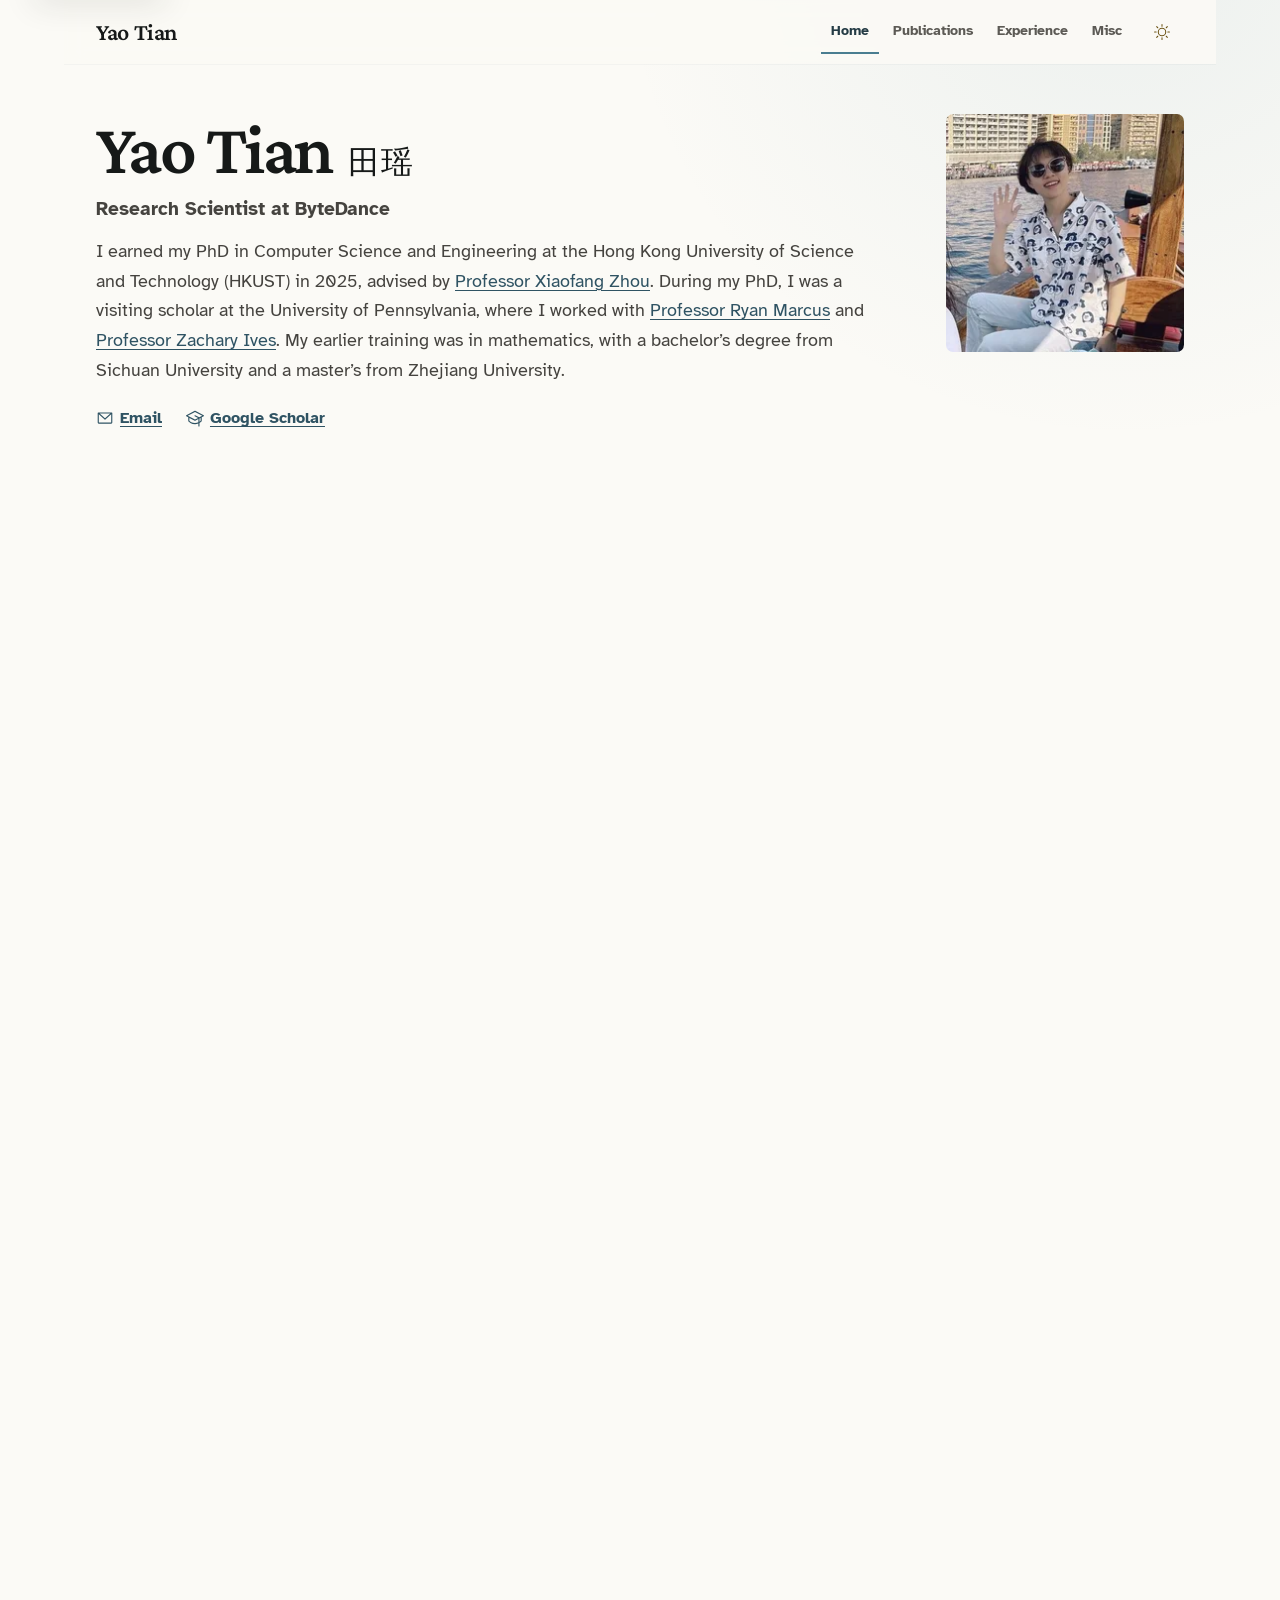
==== about/index.html @ 40de8fcb "Publish academic homepage preview" ====
<!DOCTYPE html><html lang="en"><head><meta charset="utf-8"><title>Home | Yao Tian</title><meta name="robots" content="noindex"><link rel="canonical" href="https://tianyaooooo.github.io/homepage-preview/"><script>
      const home = new URL(location.pathname.endsWith("/about") ? "./index.html" : "../index.html", location.href);
      home.search = location.search;
      home.hash = location.hash;
      location.replace(home.href);
    </script><noscript><meta http-equiv="refresh" content="0; url=../index.html"></noscript><script type="module">"use strict";(()=>{var v={},d=new Set,c=new WeakSet,l=!0,m="hover",f=!1;function g(e){f||(f=!0,l??=e?.prefetchAll??!1,m??=e?.defaultStrategy??"hover",p(),w(),E(),y())}function p(){for(let e of["touchstart","mousedown"])document.addEventListener(e,t=>{let n=t.target.closest("a");i(n,"tap")&&s(n.href,{ignoreSlowConnection:!0})},{passive:!0})}function w(){let e;document.body.addEventListener("focusin",o=>{let r=o.target.closest("a");i(r,"hover")&&t(r.href)},{passive:!0}),document.body.addEventListener("focusout",n,{passive:!0}),u(()=>{for(let o of document.getElementsByTagName("a"))c.has(o)||i(o,"hover")&&(c.add(o),o.addEventListener("mouseenter",r=>t(r.currentTarget.href),{passive:!0}),o.addEventListener("mouseleave",n,{passive:!0}))});function t(o){e&&clearTimeout(e),e=setTimeout(()=>{s(o)},80)}function n(){e&&=(clearTimeout(e),0)}}function E(){let e;u(()=>{for(let t of document.getElementsByTagName("a"))c.has(t)||i(t,"viewport")&&(c.add(t),e??=b(),e.observe(t))})}function b(){let e=new WeakMap;return new IntersectionObserver((t,n)=>{for(let o of t){let r=o.target,a=e.get(r);o.isIntersecting?(a&&clearTimeout(a),e.set(r,setTimeout(()=>{n.unobserve(r),e.delete(r),s(r.href)},300))):a&&(clearTimeout(a),e.delete(r))}})}function y(){u(()=>{for(let e of document.getElementsByTagName("a"))i(e,"load")&&s(e.href)})}function s(e,t){e=e.replace(/#.*/,"");let n=t?.ignoreSlowConnection??!1;if(T(e,n))if(d.add(e),document.createElement("link").relList?.supports?.("prefetch")){let o=document.createElement("link");o.rel="prefetch",o.setAttribute("href",e),document.head.append(o)}else{let o=new Headers;for(let[r,a]of Object.entries(v))o.set(r,a);fetch(e,{priority:"low",headers:o}).catch(()=>{})}}function T(e,t){if(!navigator.onLine||!t&&h())return!1;try{let n=new URL(e,location.href);return location.origin===n.origin&&(location.pathname!==n.pathname||location.search!==n.search)&&!d.has(e)}catch{}return!1}function i(e,t){if(e?.tagName!=="A")return!1;let n=e.dataset.astroPrefetch;return n==="false"?!1:t==="tap"&&(n!=null||l)&&h()?!0:n==null&&l||n===""?t===m:n===t}function h(){if("connection"in navigator){let e=navigator.connection;return e.saveData||/2g/.test(e.effectiveType)}return!1}function u(e){e();let t=!1;document.addEventListener("astro:page-load",()=>{if(!t){t=!0;return}e()}),new MutationObserver(n=>{for(let o of n)for(let r of o.addedNodes)if(r instanceof Element&&(r.tagName==="A"||r.querySelector?.("a"))){e();return}}).observe(document.body,{childList:!0,subtree:!0})}g();})();
</script></head><body><a href="../index.html">Home</a></body></html>
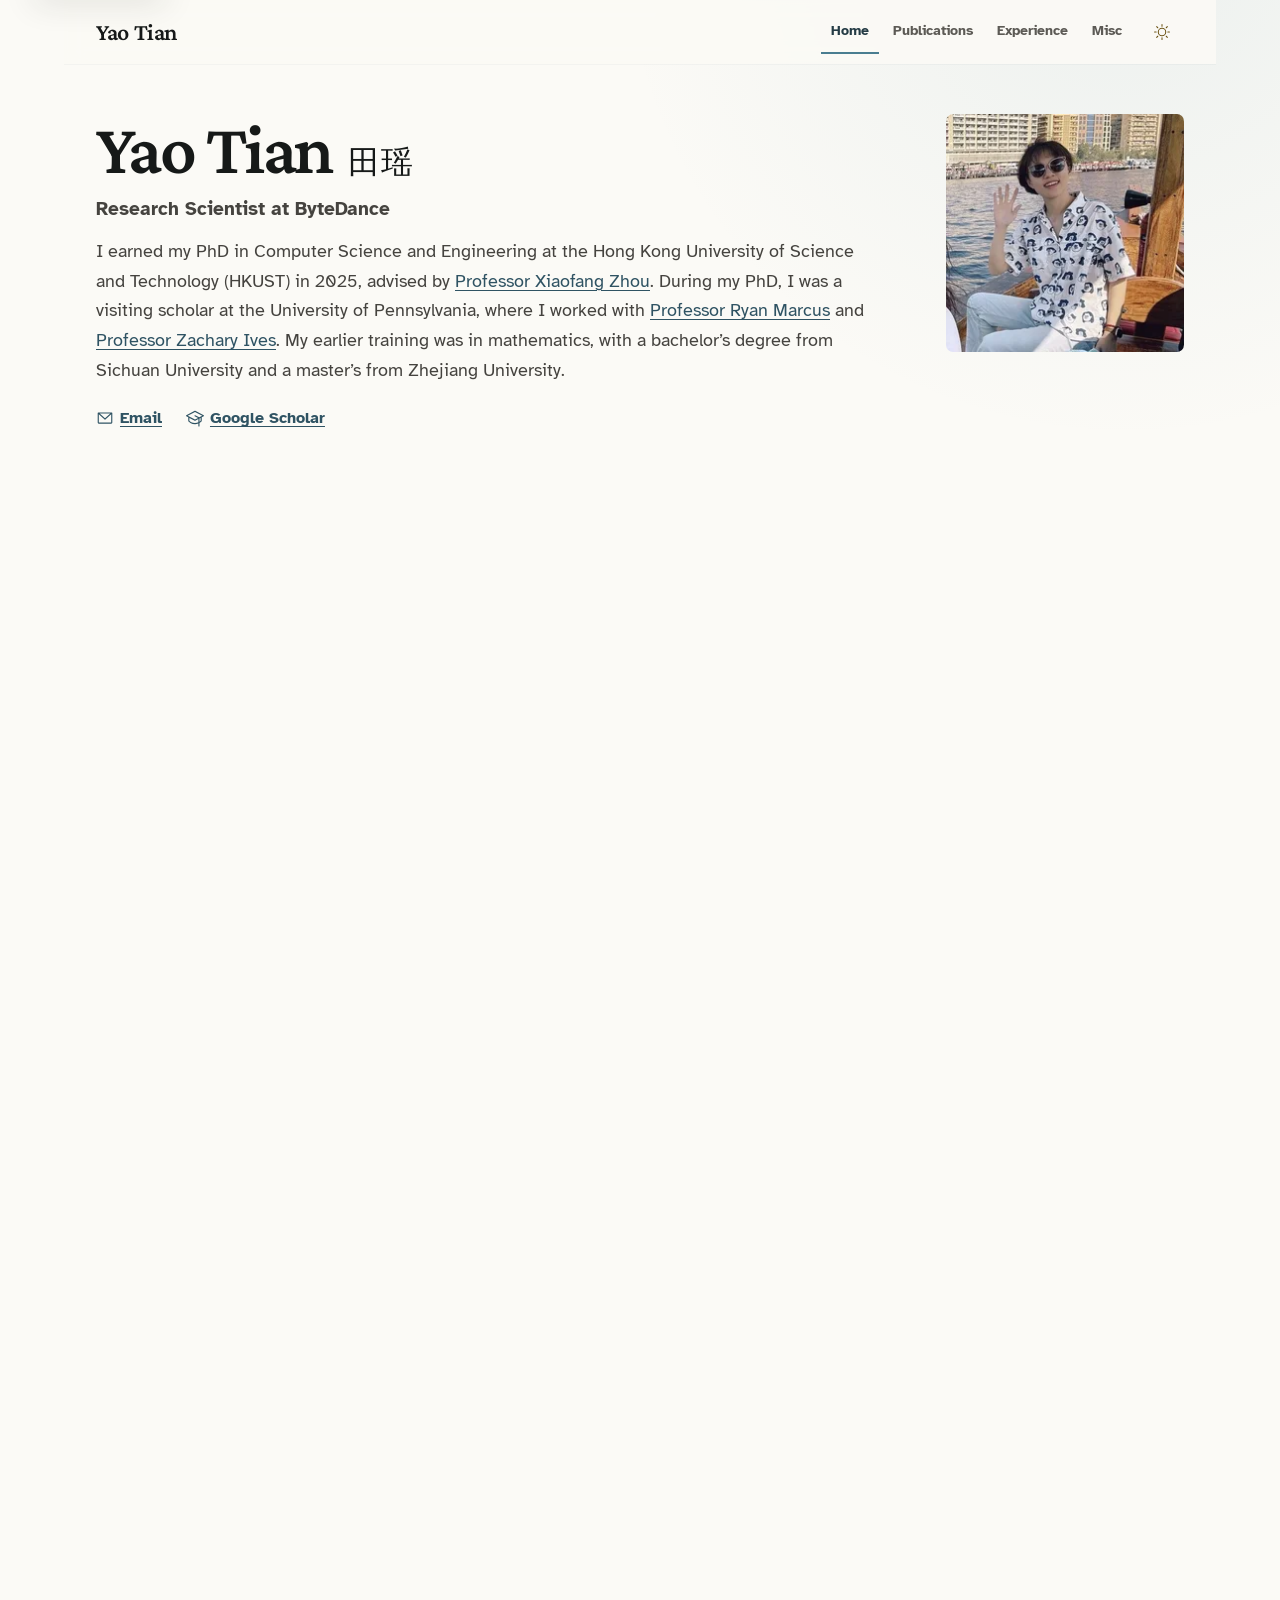
==== commit edff3cc7: "Serve the homepage at www.ustyaotian.com" ====
--- a/about/index.html
+++ b/about/index.html
@@ -1,4 +1,4 @@
-<!DOCTYPE html><html lang="en"><head><meta charset="utf-8"><title>Home | Yao Tian</title><meta name="robots" content="noindex"><link rel="canonical" href="https://tianyaooooo.github.io/homepage-preview/"><script>
+<!DOCTYPE html><html lang="en"><head><meta charset="utf-8"><title>Home | Yao Tian</title><meta name="robots" content="noindex"><link rel="canonical" href="https://www.ustyaotian.com/"><script>
       const home = new URL(location.pathname.endsWith("/about") ? "./index.html" : "../index.html", location.href);
       home.search = location.search;
       home.hash = location.hash;
